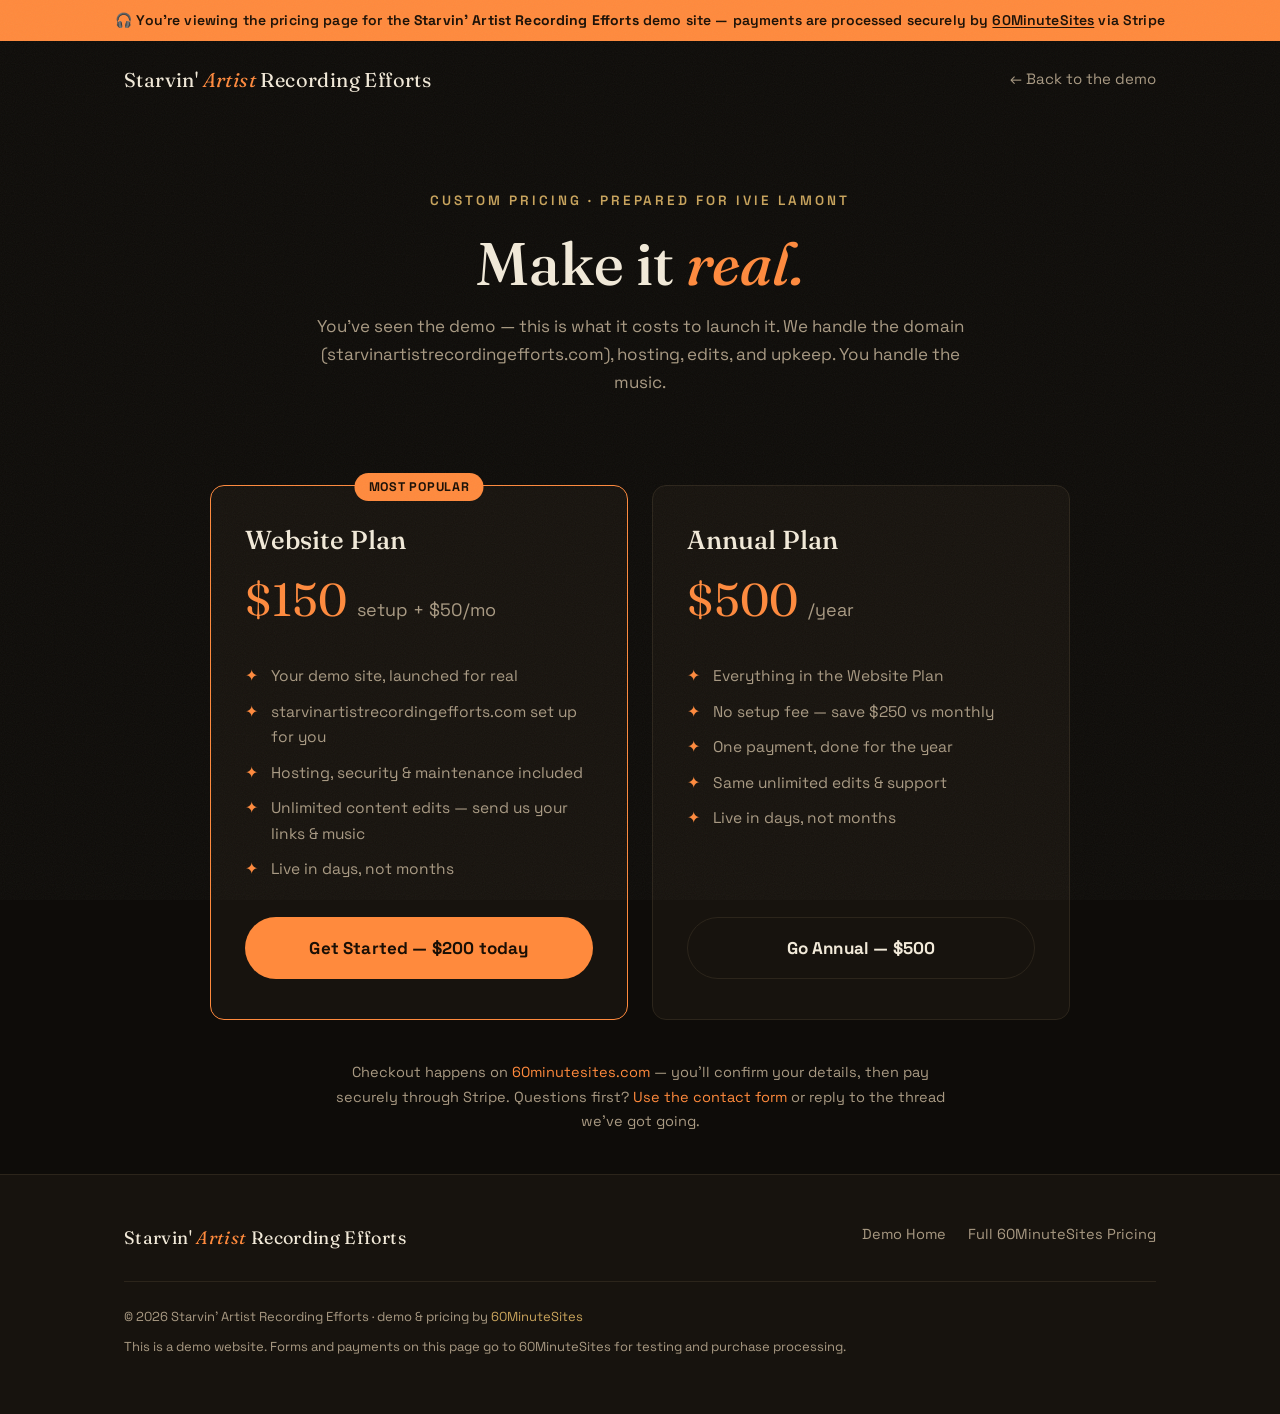
==== pricing.html @ a6788b79 "Demo brochure site for Starvin' Artist Recording Efforts Co-Authored-By: Claude Fable 5 <noreply@ant" ====
<!DOCTYPE html>
<html lang="en">
<head>
  <meta charset="UTF-8">
  <meta name="viewport" content="width=device-width, initial-scale=1.0">
  <title>Website Pricing — Starvin' Artist Recording Efforts</title>
  <meta name="description" content="Custom website pricing for Starvin' Artist Recording Efforts, built by 60MinuteSites.">
  <meta name="robots" content="noindex">
  <link rel="preconnect" href="https://fonts.googleapis.com">
  <link rel="preconnect" href="https://fonts.gstatic.com" crossorigin>
  <link href="https://fonts.googleapis.com/css2?family=Fraunces:ital,opsz,wght@0,9..144,400;0,9..144,500;1,9..144,400;1,9..144,500&family=Space+Grotesk:wght@400;600;700&display=swap" rel="stylesheet">
  <link rel="stylesheet" href="assets/style.css">
</head>
<body>

  <div class="demo-bar">
    🎧 You're viewing the pricing page for the <strong>Starvin' Artist Recording Efforts</strong> demo site — payments are processed securely by <a href="https://60minutesites.com" target="_blank" rel="noopener">60MinuteSites</a> via Stripe
  </div>

  <div class="wrap">
    <nav>
      <a class="nav-logo" href="index.html">Starvin' <em>Artist</em> Recording Efforts</a>
      <div class="nav-links">
        <a href="index.html">← Back to the demo</a>
      </div>
    </nav>
  </div>

  <header class="wrap pricing-hero">
    <div class="eyebrow">Custom Pricing · Prepared for Ivie Lamont</div>
    <h1>Make it <em>real.</em></h1>
    <p>You've seen the demo — this is what it costs to launch it. We handle the domain (starvinartistrecordingefforts.com), hosting, edits, and upkeep. You handle the music.</p>
  </header>

  <div class="wrap" style="padding-bottom: 40px;">
    <div class="plans">
      <div class="plan featured">
        <div class="flag">Most Popular</div>
        <h3>Website Plan</h3>
        <div class="price">$150 <small>setup + $50/mo</small></div>
        <ul>
          <li>Your demo site, launched for real</li>
          <li>starvinartistrecordingefforts.com set up for you</li>
          <li>Hosting, security &amp; maintenance included</li>
          <li>Unlimited content edits — send us your links &amp; music</li>
          <li>Live in days, not months</li>
        </ul>
        <a class="btn btn-solid btn-lg" href="https://60minutesites.com/checkout-information.html?plan=monthly">Get Started — $200 today</a>
      </div>
      <div class="plan">
        <h3>Annual Plan</h3>
        <div class="price">$500 <small>/year</small></div>
        <ul>
          <li>Everything in the Website Plan</li>
          <li>No setup fee — save $250 vs monthly</li>
          <li>One payment, done for the year</li>
          <li>Same unlimited edits &amp; support</li>
          <li>Live in days, not months</li>
        </ul>
        <a class="btn btn-ghost btn-lg" href="https://60minutesites.com/checkout-information.html?plan=annual">Go Annual — $500</a>
      </div>
    </div>

    <p class="pricing-note">
      Checkout happens on <a href="https://60minutesites.com" target="_blank" rel="noopener">60minutesites.com</a> — you'll confirm your details, then pay securely through Stripe. Questions first? <a href="index.html#contact">Use the contact form</a> or reply to the thread we've got going.
    </p>
  </div>

  <footer>
    <div class="wrap">
      <div class="footer-grid">
        <a class="nav-logo" href="index.html">Starvin' <em>Artist</em> Recording Efforts</a>
        <div class="footer-links">
          <a href="index.html">Demo Home</a>
          <a href="https://60minutesites.com/pricing.html" target="_blank" rel="noopener">Full 60MinuteSites Pricing</a>
        </div>
      </div>
      <div class="footer-legal">
        <p>© 2026 Starvin' Artist Recording Efforts · demo &amp; pricing by <a href="https://60minutesites.com" target="_blank" rel="noopener">60MinuteSites</a></p>
        <p style="margin-top:8px;">This is a demo website. Forms and payments on this page go to 60MinuteSites for testing and purchase processing.</p>
      </div>
    </div>
  </footer>

</body>
</html>
---- assets/style.css ----
/* Starvin' Artist Recording Efforts — demo site by 60MinuteSites */

:root {
  --bg: #0e0c09;
  --surface: #17130e;
  --surface-2: #1f1a13;
  --line: #2c251b;
  --cream: #f2ead9;
  --muted: #a99a83;
  --amber: #ff8a3d;
  --amber-deep: #c9622a;
  --brass: #c9a45c;
  --radius: 14px;
  --font-display: "Fraunces", Georgia, serif;
  --font-body: "Space Grotesk", -apple-system, sans-serif;
}

* { margin: 0; padding: 0; box-sizing: border-box; }

html { scroll-behavior: smooth; }

body {
  background: var(--bg);
  color: var(--cream);
  font-family: var(--font-body);
  font-size: 17px;
  line-height: 1.65;
  -webkit-font-smoothing: antialiased;
}

/* film grain */
body::after {
  content: "";
  position: fixed;
  inset: 0;
  pointer-events: none;
  z-index: 999;
  opacity: 0.05;
  background-image: url("data:image/svg+xml,%3Csvg xmlns='http://www.w3.org/2000/svg' width='160' height='160'%3E%3Cfilter id='n'%3E%3CfeTurbulence type='fractalNoise' baseFrequency='0.9' numOctaves='2'/%3E%3C/filter%3E%3Crect width='160' height='160' filter='url(%23n)'/%3E%3C/svg%3E");
}

h1, h2, h3 { font-family: var(--font-display); font-weight: 500; line-height: 1.1; }

a { color: var(--amber); text-decoration: none; }
a:hover { color: var(--cream); }

img { max-width: 100%; }

.wrap { max-width: 1080px; margin: 0 auto; padding: 0 24px; }

/* ---------- demo banner ---------- */
.demo-bar {
  position: sticky;
  top: 0;
  z-index: 100;
  background: var(--amber);
  color: #1a0f05;
  font-size: 14px;
  font-weight: 600;
  text-align: center;
  padding: 9px 16px;
  letter-spacing: 0.01em;
}
.demo-bar a {
  color: #1a0f05;
  text-decoration: underline;
  text-underline-offset: 2px;
}
.demo-bar a:hover { color: #000; }

/* ---------- nav ---------- */
nav {
  display: flex;
  align-items: center;
  justify-content: space-between;
  padding: 22px 0;
  gap: 16px;
}
.nav-logo {
  font-family: var(--font-display);
  font-size: 20px;
  color: var(--cream);
  letter-spacing: 0.02em;
}
.nav-logo em { color: var(--amber); font-style: italic; }
.nav-links { display: flex; gap: 26px; align-items: center; flex-wrap: wrap; }
.nav-links a { color: var(--muted); font-size: 15px; }
.nav-links a:hover { color: var(--cream); }
.nav-links a.btn { color: #1a0f05; }

/* ---------- buttons ---------- */
.btn {
  display: inline-block;
  padding: 13px 26px;
  border-radius: 999px;
  font-weight: 700;
  font-size: 15.5px;
  letter-spacing: 0.01em;
  border: 1.5px solid transparent;
  cursor: pointer;
  transition: transform 0.15s ease, background 0.15s ease, color 0.15s ease, border-color 0.15s ease;
  font-family: var(--font-body);
}
.btn:active { transform: scale(0.97); }
.btn-solid { background: var(--amber); color: #1a0f05; }
.btn-solid:hover { background: var(--cream); color: #1a0f05; }
.btn-ghost { border-color: var(--line); color: var(--cream); background: transparent; }
.btn-ghost:hover { border-color: var(--amber); color: var(--amber); }
.btn-lg { padding: 16px 34px; font-size: 17px; }

/* ---------- hero ---------- */
.hero {
  padding: 72px 0 88px;
  display: grid;
  grid-template-columns: 1.25fr 0.75fr;
  gap: 48px;
  align-items: center;
}
.eyebrow {
  color: var(--brass);
  font-size: 13.5px;
  font-weight: 600;
  letter-spacing: 0.22em;
  text-transform: uppercase;
  margin-bottom: 18px;
}
.hero h1 {
  font-size: clamp(44px, 6.5vw, 78px);
  margin-bottom: 22px;
}
.hero h1 em { color: var(--amber); font-style: italic; }
.hero .tagline {
  font-family: var(--font-display);
  font-style: italic;
  font-size: clamp(20px, 2.6vw, 26px);
  color: var(--brass);
  margin-bottom: 16px;
}
.hero p.sub { color: var(--muted); max-width: 52ch; margin-bottom: 34px; }
.hero-ctas { display: flex; gap: 14px; flex-wrap: wrap; }

/* vinyl */
.vinyl-holder { display: flex; justify-content: center; }
.vinyl {
  width: min(320px, 70vw);
  aspect-ratio: 1;
  border-radius: 50%;
  position: relative;
  background:
    repeating-radial-gradient(circle at 50% 50%, #14100c 0 2px, #1d1812 2px 4px);
  box-shadow: 0 0 0 1px #2c251b, 0 30px 80px -20px rgba(255, 138, 61, 0.25);
  animation: spin 9s linear infinite;
}
.vinyl::before {
  content: "";
  position: absolute;
  inset: 34%;
  border-radius: 50%;
  background: radial-gradient(circle, var(--amber-deep), var(--amber));
  box-shadow: 0 0 0 6px #0e0c09;
}
.vinyl::after {
  content: "";
  position: absolute;
  inset: 48.5%;
  border-radius: 50%;
  background: var(--bg);
}
@keyframes spin { to { transform: rotate(360deg); } }
@media (prefers-reduced-motion: reduce) {
  .vinyl, .marquee-inner { animation: none !important; }
}

/* ---------- marquee ---------- */
.marquee {
  border-top: 1px solid var(--line);
  border-bottom: 1px solid var(--line);
  overflow: hidden;
  padding: 16px 0;
  background: var(--surface);
}
.marquee-inner {
  display: flex;
  gap: 0;
  width: max-content;
  animation: scroll 28s linear infinite;
}
.marquee span {
  font-family: var(--font-display);
  font-style: italic;
  font-size: 19px;
  color: var(--muted);
  white-space: nowrap;
  padding-right: 18px;
}
.marquee span b { color: var(--amber); font-weight: 500; padding-right: 18px; }
@keyframes scroll { to { transform: translateX(-50%); } }

/* ---------- sections ---------- */
section { padding: 88px 0; }
.section-head { margin-bottom: 48px; max-width: 640px; }
.section-head h2 { font-size: clamp(32px, 4.5vw, 48px); margin-bottom: 14px; }
.section-head p { color: var(--muted); }

/* about */
.about-grid { display: grid; grid-template-columns: 1fr 1fr; gap: 56px; align-items: start; }
.about-grid .big-quote {
  font-family: var(--font-display);
  font-style: italic;
  font-size: clamp(26px, 3.4vw, 36px);
  line-height: 1.3;
  color: var(--cream);
}
.about-grid .big-quote strong { color: var(--amber); font-weight: 500; }
.about-copy p { color: var(--muted); margin-bottom: 18px; }
.about-copy .sig {
  font-family: var(--font-display);
  font-style: italic;
  font-size: 22px;
  color: var(--brass);
}

/* services */
.cards { display: grid; grid-template-columns: repeat(3, 1fr); gap: 20px; }
.card {
  background: var(--surface);
  border: 1px solid var(--line);
  border-radius: var(--radius);
  padding: 34px 28px;
  transition: border-color 0.2s ease, transform 0.2s ease;
}
.card:hover { border-color: var(--amber-deep); transform: translateY(-4px); }
.card .num {
  font-family: var(--font-display);
  font-style: italic;
  color: var(--amber);
  font-size: 15px;
  margin-bottom: 16px;
}
.card h3 { font-size: 24px; margin-bottom: 12px; }
.card p { color: var(--muted); font-size: 15.5px; }

/* album */
.album {
  background: var(--surface);
  border-top: 1px solid var(--line);
  border-bottom: 1px solid var(--line);
}
.album-grid { display: grid; grid-template-columns: 1fr 1fr; gap: 56px; align-items: center; }
.album h2 { font-size: clamp(32px, 4.5vw, 48px); margin-bottom: 16px; }
.album h2 em { color: var(--amber); font-style: italic; }
.album p { color: var(--muted); margin-bottom: 26px; }
.waveform { display: flex; gap: 5px; align-items: center; height: 72px; margin-bottom: 8px; }
.waveform i {
  flex: 1;
  background: linear-gradient(to top, var(--amber-deep), var(--amber));
  border-radius: 3px;
  height: calc(var(--h) * 1%);
  opacity: 0.9;
  animation: pulse 1.8s ease-in-out infinite;
  animation-delay: calc(var(--d) * 1s);
}
@keyframes pulse {
  0%, 100% { transform: scaleY(1); }
  50% { transform: scaleY(0.55); }
}
@media (prefers-reduced-motion: reduce) { .waveform i { animation: none; } }

/* notify form */
.notify-form { display: flex; gap: 10px; flex-wrap: wrap; }
.notify-form input[type="email"] {
  flex: 1;
  min-width: 220px;
  background: var(--bg);
  border: 1.5px solid var(--line);
  border-radius: 999px;
  padding: 13px 22px;
  color: var(--cream);
  font-family: var(--font-body);
  font-size: 15.5px;
}
.notify-form input:focus { outline: none; border-color: var(--amber); }

/* listen / follow */
.listen-row { display: flex; gap: 14px; flex-wrap: wrap; margin-bottom: 26px; }
.social-btn {
  display: inline-flex;
  align-items: center;
  gap: 10px;
  padding: 14px 24px;
  border-radius: 999px;
  border: 1.5px solid var(--line);
  color: var(--cream);
  font-weight: 600;
  font-size: 15.5px;
  transition: border-color 0.15s ease, color 0.15s ease;
}
.social-btn:hover { border-color: var(--amber); color: var(--amber); }
.social-btn.soon {
  border-style: dashed;
  color: var(--muted);
  cursor: default;
}
.soon-note { color: var(--muted); font-size: 14.5px; font-style: italic; }

/* contact */
.contact-grid { display: grid; grid-template-columns: 0.85fr 1.15fr; gap: 56px; align-items: start; }
.contact-side p { color: var(--muted); margin-bottom: 20px; }
.contact-form {
  background: var(--surface);
  border: 1px solid var(--line);
  border-radius: var(--radius);
  padding: 36px;
  display: grid;
  gap: 16px;
}
.contact-form label { font-size: 14px; font-weight: 600; color: var(--brass); letter-spacing: 0.04em; }
.contact-form input,
.contact-form select,
.contact-form textarea {
  width: 100%;
  background: var(--bg);
  border: 1.5px solid var(--line);
  border-radius: 10px;
  padding: 13px 16px;
  color: var(--cream);
  font-family: var(--font-body);
  font-size: 15.5px;
  margin-top: 6px;
}
.contact-form input:focus,
.contact-form select:focus,
.contact-form textarea:focus { outline: none; border-color: var(--amber); }
.contact-form textarea { resize: vertical; min-height: 120px; }

.form-disclaimer {
  font-size: 13px;
  color: var(--muted);
  line-height: 1.5;
  border-left: 3px solid var(--amber-deep);
  padding-left: 12px;
}

/* ---------- pricing page ---------- */
.pricing-hero { padding: 72px 0 40px; text-align: center; }
.pricing-hero h1 { font-size: clamp(38px, 5.5vw, 60px); margin-bottom: 16px; }
.pricing-hero h1 em { color: var(--amber); font-style: italic; }
.pricing-hero p { color: var(--muted); max-width: 60ch; margin: 0 auto; }

.plans { display: grid; grid-template-columns: 1fr 1fr; gap: 24px; max-width: 860px; margin: 48px auto 0; }
.plan {
  background: var(--surface);
  border: 1px solid var(--line);
  border-radius: var(--radius);
  padding: 40px 34px;
  display: flex;
  flex-direction: column;
  gap: 8px;
}
.plan.featured { border-color: var(--amber); position: relative; }
.plan .flag {
  position: absolute;
  top: -13px;
  left: 50%;
  transform: translateX(-50%);
  background: var(--amber);
  color: #1a0f05;
  font-size: 12.5px;
  font-weight: 700;
  padding: 4px 14px;
  border-radius: 999px;
  letter-spacing: 0.06em;
  text-transform: uppercase;
  white-space: nowrap;
}
.plan h3 { font-size: 26px; }
.plan .price { font-family: var(--font-display); font-size: 46px; color: var(--amber); }
.plan .price small { font-size: 18px; color: var(--muted); font-family: var(--font-body); }
.plan ul { list-style: none; margin: 18px 0 26px; display: grid; gap: 10px; }
.plan li { color: var(--muted); font-size: 15.5px; padding-left: 26px; position: relative; }
.plan li::before { content: "✦"; color: var(--amber); position: absolute; left: 0; }
.plan .btn { margin-top: auto; text-align: center; }

.pricing-note {
  max-width: 640px;
  margin: 40px auto 0;
  text-align: center;
  color: var(--muted);
  font-size: 14.5px;
  line-height: 1.7;
}

/* ---------- thank-you ---------- */
.thanks {
  min-height: 55vh;
  display: flex;
  flex-direction: column;
  align-items: center;
  justify-content: center;
  text-align: center;
  padding: 80px 24px;
}
.thanks .vinyl { width: 130px; margin-bottom: 36px; animation-duration: 5s; }
.thanks h1 { font-size: clamp(36px, 5vw, 54px); margin-bottom: 16px; }
.thanks h1 em { color: var(--amber); font-style: italic; }
.thanks p { color: var(--muted); max-width: 50ch; margin-bottom: 30px; }

/* ---------- footer ---------- */
footer {
  border-top: 1px solid var(--line);
  padding: 48px 0 56px;
  background: var(--surface);
}
.footer-grid { display: flex; justify-content: space-between; gap: 32px; flex-wrap: wrap; margin-bottom: 28px; }
.footer-grid .nav-logo { font-size: 18px; }
.footer-links { display: flex; gap: 22px; flex-wrap: wrap; }
.footer-links a { color: var(--muted); font-size: 14.5px; }
.footer-links a:hover { color: var(--cream); }
.footer-legal {
  color: var(--muted);
  font-size: 13px;
  line-height: 1.7;
  border-top: 1px solid var(--line);
  padding-top: 24px;
}
.footer-legal a { color: var(--brass); }

/* ---------- responsive ---------- */
@media (max-width: 880px) {
  .hero { grid-template-columns: 1fr; padding: 48px 0 64px; }
  .vinyl-holder { order: -1; }
  .vinyl { width: min(220px, 60vw); }
  .about-grid, .album-grid, .contact-grid { grid-template-columns: 1fr; gap: 36px; }
  .cards { grid-template-columns: 1fr; }
  .plans { grid-template-columns: 1fr; }
  section { padding: 64px 0; }
}
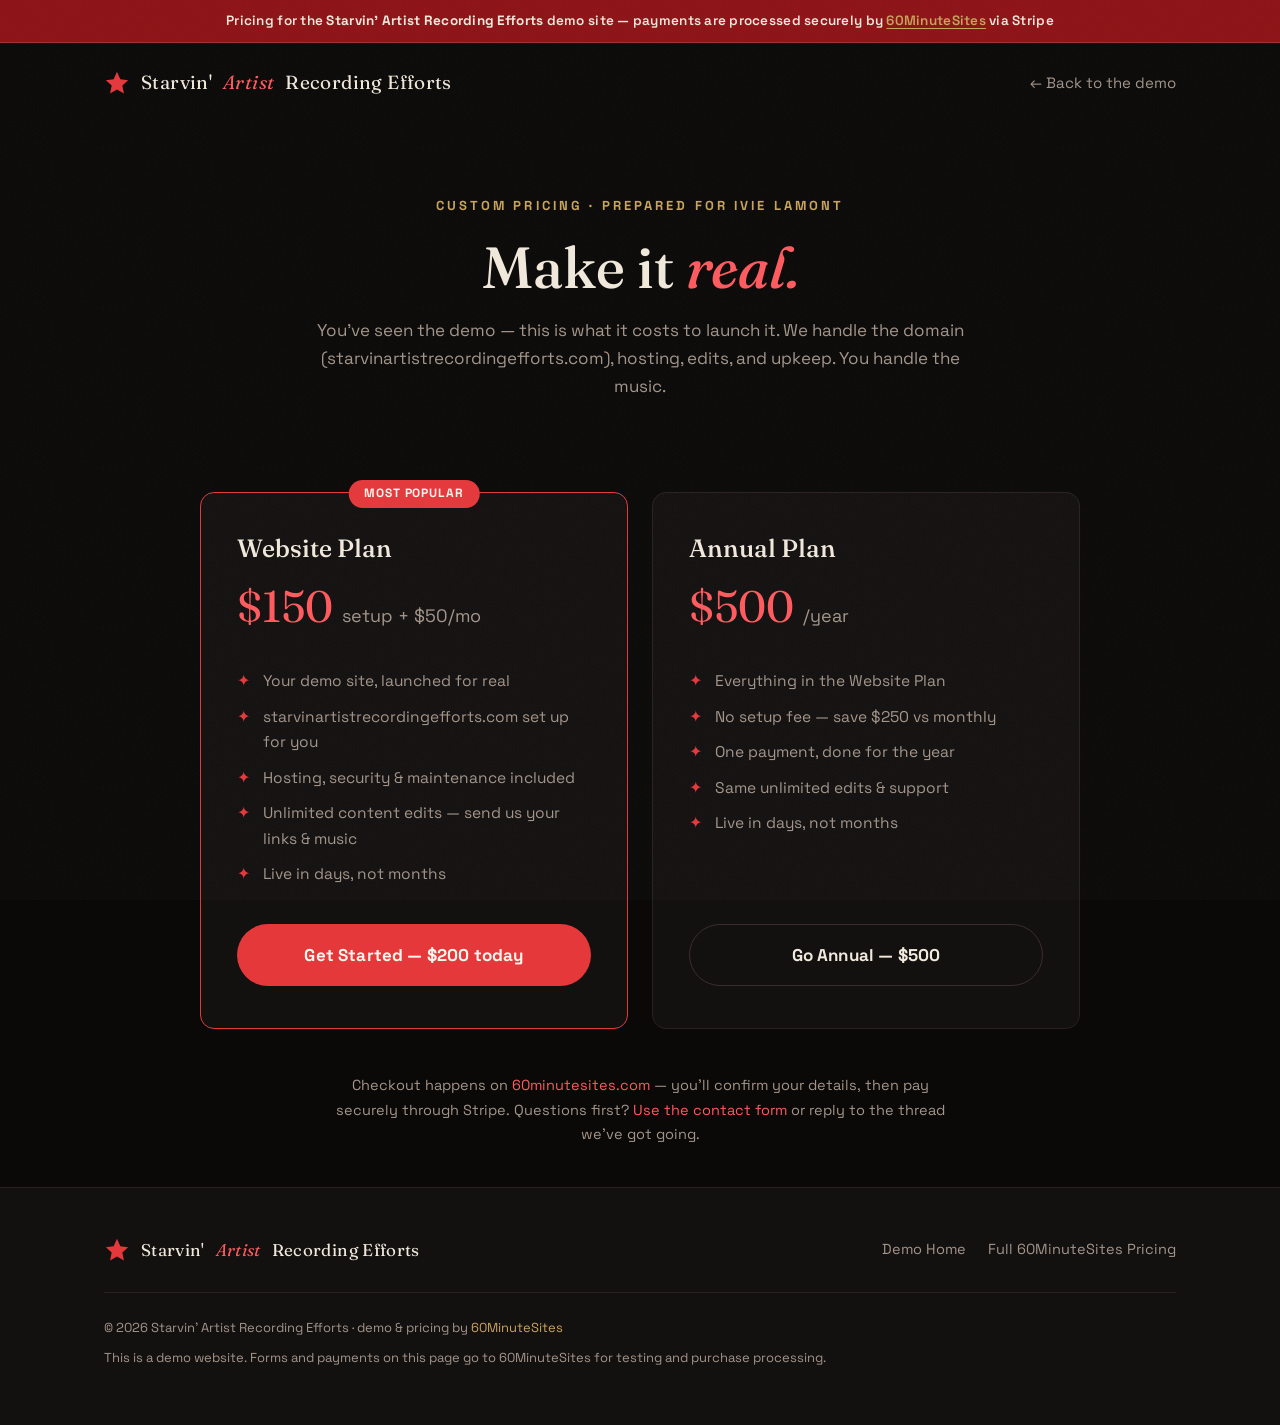
==== commit e534aa71: "Professional redesign: red brand palette, real photos + release art, TikTok embed - Palette shifted " ====
--- a/pricing.html
+++ b/pricing.html
@@ -6,6 +6,7 @@
   <title>Website Pricing — Starvin' Artist Recording Efforts</title>
   <meta name="description" content="Custom website pricing for Starvin' Artist Recording Efforts, built by 60MinuteSites.">
   <meta name="robots" content="noindex">
+  <link rel="icon" href="data:image/svg+xml,%3Csvg xmlns='http://www.w3.org/2000/svg' viewBox='0 0 24 24'%3E%3Cpath fill='%23e5383b' d='M12 1.7l3.1 6.9 7.2.8-5.4 5 1.5 7.2L12 17.9l-6.4 3.7 1.5-7.2-5.4-5 7.2-.8z'/%3E%3C/svg%3E">
   <link rel="preconnect" href="https://fonts.googleapis.com">
   <link rel="preconnect" href="https://fonts.gstatic.com" crossorigin>
   <link href="https://fonts.googleapis.com/css2?family=Fraunces:ital,opsz,wght@0,9..144,400;0,9..144,500;1,9..144,400;1,9..144,500&family=Space+Grotesk:wght@400;600;700&display=swap" rel="stylesheet">
@@ -14,12 +15,15 @@
 <body>
 
   <div class="demo-bar">
-    🎧 You're viewing the pricing page for the <strong>Starvin' Artist Recording Efforts</strong> demo site — payments are processed securely by <a href="https://60minutesites.com" target="_blank" rel="noopener">60MinuteSites</a> via Stripe
+    Pricing for the <strong>Starvin' Artist Recording Efforts</strong> demo site — payments are processed securely by <a href="https://60minutesites.com" target="_blank" rel="noopener">60MinuteSites</a> via Stripe
   </div>
 
   <div class="wrap">
     <nav>
-      <a class="nav-logo" href="index.html">Starvin' <em>Artist</em> Recording Efforts</a>
+      <a class="nav-logo" href="index.html">
+        <svg class="star" viewBox="0 0 24 24" aria-hidden="true"><path d="M12 1.7l3.1 6.9 7.2.8-5.4 5 1.5 7.2L12 17.9l-6.4 3.7 1.5-7.2-5.4-5 7.2-.8z"/></svg>
+        Starvin' <em>Artist</em> Recording Efforts
+      </a>
       <div class="nav-links">
         <a href="index.html">← Back to the demo</a>
       </div>
@@ -69,7 +73,10 @@
   <footer>
     <div class="wrap">
       <div class="footer-grid">
-        <a class="nav-logo" href="index.html">Starvin' <em>Artist</em> Recording Efforts</a>
+        <a class="nav-logo" href="index.html">
+          <svg class="star" viewBox="0 0 24 24" aria-hidden="true"><path d="M12 1.7l3.1 6.9 7.2.8-5.4 5 1.5 7.2L12 17.9l-6.4 3.7 1.5-7.2-5.4-5 7.2-.8z"/></svg>
+          Starvin' <em>Artist</em> Recording Efforts
+        </a>
         <div class="footer-links">
           <a href="index.html">Demo Home</a>
           <a href="https://60minutesites.com/pricing.html" target="_blank" rel="noopener">Full 60MinuteSites Pricing</a>
--- a/assets/style.css
+++ b/assets/style.css
@@ -1,14 +1,15 @@
 /* Starvin' Artist Recording Efforts — demo site by 60MinuteSites */
 
 :root {
-  --bg: #0e0c09;
-  --surface: #17130e;
-  --surface-2: #1f1a13;
-  --line: #2c251b;
-  --cream: #f2ead9;
-  --muted: #a99a83;
-  --amber: #ff8a3d;
-  --amber-deep: #c9622a;
+  --bg: #0a0908;
+  --surface: #131010;
+  --surface-2: #1a1514;
+  --line: #292020;
+  --cream: #f1e9dc;
+  --muted: #a3958a;
+  --red: #e5383b;
+  --red-bright: #ff5a5e;
+  --red-deep: #8d1216;
   --brass: #c9a45c;
   --radius: 14px;
   --font-display: "Fraunces", Georgia, serif;
@@ -35,63 +36,68 @@
   inset: 0;
   pointer-events: none;
   z-index: 999;
-  opacity: 0.05;
+  opacity: 0.045;
   background-image: url("data:image/svg+xml,%3Csvg xmlns='http://www.w3.org/2000/svg' width='160' height='160'%3E%3Cfilter id='n'%3E%3CfeTurbulence type='fractalNoise' baseFrequency='0.9' numOctaves='2'/%3E%3C/filter%3E%3Crect width='160' height='160' filter='url(%23n)'/%3E%3C/svg%3E");
 }
 
 h1, h2, h3 { font-family: var(--font-display); font-weight: 500; line-height: 1.1; }
 
-a { color: var(--amber); text-decoration: none; }
+a { color: var(--red-bright); text-decoration: none; }
 a:hover { color: var(--cream); }
 
-img { max-width: 100%; }
-
-.wrap { max-width: 1080px; margin: 0 auto; padding: 0 24px; }
+img { max-width: 100%; display: block; }
+
+.wrap { max-width: 1120px; margin: 0 auto; padding: 0 24px; }
 
 /* ---------- demo banner ---------- */
 .demo-bar {
   position: sticky;
   top: 0;
   z-index: 100;
-  background: var(--amber);
-  color: #1a0f05;
-  font-size: 14px;
+  background: var(--red-deep);
+  color: var(--cream);
+  font-size: 13.5px;
   font-weight: 600;
   text-align: center;
-  padding: 9px 16px;
-  letter-spacing: 0.01em;
+  padding: 10px 16px;
+  letter-spacing: 0.02em;
+  border-bottom: 1px solid rgba(241, 233, 220, 0.15);
 }
 .demo-bar a {
-  color: #1a0f05;
+  color: var(--brass);
   text-decoration: underline;
-  text-underline-offset: 2px;
-}
-.demo-bar a:hover { color: #000; }
+  text-underline-offset: 3px;
+}
+.demo-bar a:hover { color: var(--cream); }
 
 /* ---------- nav ---------- */
 nav {
   display: flex;
   align-items: center;
   justify-content: space-between;
-  padding: 22px 0;
+  padding: 24px 0;
   gap: 16px;
 }
 .nav-logo {
-  font-family: var(--font-display);
-  font-size: 20px;
+  display: inline-flex;
+  align-items: center;
+  gap: 11px;
+  font-family: var(--font-display);
+  font-size: 19px;
   color: var(--cream);
   letter-spacing: 0.02em;
 }
-.nav-logo em { color: var(--amber); font-style: italic; }
-.nav-links { display: flex; gap: 26px; align-items: center; flex-wrap: wrap; }
+.nav-logo .star { width: 26px; height: 26px; fill: var(--red); flex-shrink: 0; }
+.nav-logo em { color: var(--red-bright); font-style: italic; }
+.nav-links { display: flex; gap: 28px; align-items: center; flex-wrap: wrap; }
 .nav-links a { color: var(--muted); font-size: 15px; }
 .nav-links a:hover { color: var(--cream); }
-.nav-links a.btn { color: #1a0f05; }
+.nav-links a.btn { color: var(--cream); }
 
 /* ---------- buttons ---------- */
 .btn {
   display: inline-block;
-  padding: 13px 26px;
+  padding: 13px 28px;
   border-radius: 999px;
   font-weight: 700;
   font-size: 15.5px;
@@ -102,121 +108,121 @@
   font-family: var(--font-body);
 }
 .btn:active { transform: scale(0.97); }
-.btn-solid { background: var(--amber); color: #1a0f05; }
-.btn-solid:hover { background: var(--cream); color: #1a0f05; }
-.btn-ghost { border-color: var(--line); color: var(--cream); background: transparent; }
-.btn-ghost:hover { border-color: var(--amber); color: var(--amber); }
-.btn-lg { padding: 16px 34px; font-size: 17px; }
+.btn-solid { background: var(--red); color: #fff7ef; }
+.btn-solid:hover { background: var(--red-bright); color: #fff; }
+.btn-ghost { border-color: #3a2e2d; color: var(--cream); background: transparent; }
+.btn-ghost:hover { border-color: var(--red); color: var(--red-bright); }
+.btn-lg { padding: 16px 36px; font-size: 17px; }
 
 /* ---------- hero ---------- */
 .hero {
-  padding: 72px 0 88px;
+  padding: 64px 0 88px;
   display: grid;
-  grid-template-columns: 1.25fr 0.75fr;
-  gap: 48px;
+  grid-template-columns: 1.1fr 0.9fr;
+  gap: 64px;
   align-items: center;
 }
 .eyebrow {
   color: var(--brass);
-  font-size: 13.5px;
-  font-weight: 600;
-  letter-spacing: 0.22em;
+  font-size: 13px;
+  font-weight: 700;
+  letter-spacing: 0.24em;
   text-transform: uppercase;
-  margin-bottom: 18px;
+  margin-bottom: 20px;
 }
 .hero h1 {
-  font-size: clamp(44px, 6.5vw, 78px);
+  font-size: clamp(42px, 5.8vw, 68px);
   margin-bottom: 22px;
 }
-.hero h1 em { color: var(--amber); font-style: italic; }
+.hero h1 em { color: var(--red-bright); font-style: italic; }
 .hero .tagline {
   font-family: var(--font-display);
   font-style: italic;
-  font-size: clamp(20px, 2.6vw, 26px);
+  font-size: clamp(20px, 2.5vw, 25px);
   color: var(--brass);
   margin-bottom: 16px;
 }
-.hero p.sub { color: var(--muted); max-width: 52ch; margin-bottom: 34px; }
+.hero p.sub { color: var(--muted); max-width: 52ch; margin-bottom: 36px; }
 .hero-ctas { display: flex; gap: 14px; flex-wrap: wrap; }
 
-/* vinyl */
-.vinyl-holder { display: flex; justify-content: center; }
-.vinyl {
-  width: min(320px, 70vw);
-  aspect-ratio: 1;
-  border-radius: 50%;
+/* photo frames */
+.photo-frame {
   position: relative;
-  background:
-    repeating-radial-gradient(circle at 50% 50%, #14100c 0 2px, #1d1812 2px 4px);
-  box-shadow: 0 0 0 1px #2c251b, 0 30px 80px -20px rgba(255, 138, 61, 0.25);
-  animation: spin 9s linear infinite;
-}
-.vinyl::before {
-  content: "";
+  border-radius: var(--radius);
+  overflow: hidden;
+  border: 1px solid var(--line);
+  box-shadow: 0 30px 90px -30px rgba(229, 56, 59, 0.35);
+}
+.photo-frame img { width: 100%; height: 100%; object-fit: cover; }
+.photo-frame .chip {
   position: absolute;
-  inset: 34%;
-  border-radius: 50%;
-  background: radial-gradient(circle, var(--amber-deep), var(--amber));
-  box-shadow: 0 0 0 6px #0e0c09;
-}
-.vinyl::after {
-  content: "";
-  position: absolute;
-  inset: 48.5%;
-  border-radius: 50%;
-  background: var(--bg);
-}
-@keyframes spin { to { transform: rotate(360deg); } }
-@media (prefers-reduced-motion: reduce) {
-  .vinyl, .marquee-inner { animation: none !important; }
-}
+  left: 14px;
+  bottom: 14px;
+  background: rgba(10, 9, 8, 0.82);
+  border: 1px solid rgba(241, 233, 220, 0.16);
+  backdrop-filter: blur(6px);
+  color: var(--cream);
+  font-size: 12.5px;
+  font-weight: 600;
+  letter-spacing: 0.06em;
+  text-transform: uppercase;
+  padding: 7px 14px;
+  border-radius: 999px;
+}
+.hero .photo-frame { aspect-ratio: 1; }
 
 /* ---------- marquee ---------- */
 .marquee {
   border-top: 1px solid var(--line);
   border-bottom: 1px solid var(--line);
   overflow: hidden;
-  padding: 16px 0;
+  padding: 15px 0;
   background: var(--surface);
 }
 .marquee-inner {
   display: flex;
-  gap: 0;
   width: max-content;
-  animation: scroll 28s linear infinite;
+  animation: scroll 30s linear infinite;
 }
 .marquee span {
   font-family: var(--font-display);
   font-style: italic;
-  font-size: 19px;
+  font-size: 18px;
   color: var(--muted);
   white-space: nowrap;
-  padding-right: 18px;
-}
-.marquee span b { color: var(--amber); font-weight: 500; padding-right: 18px; }
+  padding-right: 16px;
+}
+.marquee span b { color: var(--red); font-weight: 500; padding-right: 16px; }
 @keyframes scroll { to { transform: translateX(-50%); } }
+@media (prefers-reduced-motion: reduce) {
+  .marquee-inner, .vinyl, .waveform i { animation: none !important; }
+}
 
 /* ---------- sections ---------- */
-section { padding: 88px 0; }
-.section-head { margin-bottom: 48px; max-width: 640px; }
-.section-head h2 { font-size: clamp(32px, 4.5vw, 48px); margin-bottom: 14px; }
+section { padding: 92px 0; }
+.section-head { margin-bottom: 52px; max-width: 660px; }
+.section-head h2 { font-size: clamp(32px, 4.4vw, 46px); margin-bottom: 14px; }
+.section-head h2 em { color: var(--red-bright); font-style: italic; }
 .section-head p { color: var(--muted); }
 
 /* about */
-.about-grid { display: grid; grid-template-columns: 1fr 1fr; gap: 56px; align-items: start; }
-.about-grid .big-quote {
+.about-grid { display: grid; grid-template-columns: 0.9fr 1.1fr; gap: 64px; align-items: center; }
+.about-photos { position: relative; }
+.about-photos .photo-frame { aspect-ratio: 4 / 5; }
+.about-copy .big-quote {
   font-family: var(--font-display);
   font-style: italic;
-  font-size: clamp(26px, 3.4vw, 36px);
+  font-size: clamp(24px, 3vw, 32px);
   line-height: 1.3;
   color: var(--cream);
-}
-.about-grid .big-quote strong { color: var(--amber); font-weight: 500; }
+  margin-bottom: 26px;
+}
+.about-copy .big-quote strong { color: var(--red-bright); font-weight: 500; }
 .about-copy p { color: var(--muted); margin-bottom: 18px; }
 .about-copy .sig {
   font-family: var(--font-display);
   font-style: italic;
-  font-size: 22px;
+  font-size: 21px;
   color: var(--brass);
 }
 
@@ -226,34 +232,38 @@
   background: var(--surface);
   border: 1px solid var(--line);
   border-radius: var(--radius);
-  padding: 34px 28px;
+  padding: 36px 30px;
   transition: border-color 0.2s ease, transform 0.2s ease;
 }
-.card:hover { border-color: var(--amber-deep); transform: translateY(-4px); }
+.card:hover { border-color: var(--red-deep); transform: translateY(-4px); }
 .card .num {
   font-family: var(--font-display);
   font-style: italic;
-  color: var(--amber);
+  color: var(--red-bright);
   font-size: 15px;
-  margin-bottom: 16px;
-}
-.card h3 { font-size: 24px; margin-bottom: 12px; }
+  margin-bottom: 18px;
+}
+.card h3 { font-size: 23px; margin-bottom: 12px; }
 .card p { color: var(--muted); font-size: 15.5px; }
 
-/* album */
-.album {
-  background: var(--surface);
-  border-top: 1px solid var(--line);
-  border-bottom: 1px solid var(--line);
-}
-.album-grid { display: grid; grid-template-columns: 1fr 1fr; gap: 56px; align-items: center; }
-.album h2 { font-size: clamp(32px, 4.5vw, 48px); margin-bottom: 16px; }
-.album h2 em { color: var(--amber); font-style: italic; }
-.album p { color: var(--muted); margin-bottom: 26px; }
-.waveform { display: flex; gap: 5px; align-items: center; height: 72px; margin-bottom: 8px; }
+/* work / releases */
+.work { background: var(--surface); border-top: 1px solid var(--line); border-bottom: 1px solid var(--line); }
+.work-grid { display: grid; grid-template-columns: 1fr 1fr; gap: 64px; align-items: center; }
+.release-row { display: grid; grid-template-columns: 1fr 1fr; gap: 18px; }
+.release {
+  position: relative;
+  border-radius: var(--radius);
+  overflow: hidden;
+  border: 1px solid var(--line);
+  aspect-ratio: 9 / 14;
+}
+.release img { width: 100%; height: 100%; object-fit: cover; object-position: center 20%; transition: transform 0.3s ease; }
+.release:hover img { transform: scale(1.04); }
+.release .chip { position: absolute; left: 12px; bottom: 12px; }
+.waveform { display: flex; gap: 5px; align-items: center; height: 60px; margin: 28px 0 8px; }
 .waveform i {
   flex: 1;
-  background: linear-gradient(to top, var(--amber-deep), var(--amber));
+  background: linear-gradient(to top, var(--red-deep), var(--red));
   border-radius: 3px;
   height: calc(var(--h) * 1%);
   opacity: 0.9;
@@ -264,7 +274,6 @@
   0%, 100% { transform: scaleY(1); }
   50% { transform: scaleY(0.55); }
 }
-@media (prefers-reduced-motion: reduce) { .waveform i { animation: none; } }
 
 /* notify form */
 .notify-form { display: flex; gap: 10px; flex-wrap: wrap; }
@@ -279,42 +288,63 @@
   font-family: var(--font-body);
   font-size: 15.5px;
 }
-.notify-form input:focus { outline: none; border-color: var(--amber); }
+.notify-form input:focus { outline: none; border-color: var(--red); }
+
+/* tiktok embed */
+.embed-frame {
+  max-width: 780px;
+  border-radius: var(--radius);
+  overflow: hidden;
+  border: 1px solid var(--line);
+  background: var(--surface);
+  min-height: 400px;
+}
+.embed-frame blockquote { margin: 0 auto; }
+.embed-fallback { color: var(--muted); font-size: 14.5px; margin-top: 16px; }
+
+/* gallery */
+.gallery { display: grid; grid-template-columns: repeat(4, 1fr); gap: 16px; }
+.gallery a { display: block; border-radius: var(--radius); overflow: hidden; border: 1px solid var(--line); aspect-ratio: 1; }
+.gallery img { width: 100%; height: 100%; object-fit: cover; transition: transform 0.3s ease, opacity 0.3s ease; }
+.gallery a:hover img { transform: scale(1.05); opacity: 0.85; }
 
 /* listen / follow */
-.listen-row { display: flex; gap: 14px; flex-wrap: wrap; margin-bottom: 26px; }
+.listen-row { display: flex; gap: 12px; flex-wrap: wrap; margin-bottom: 22px; }
 .social-btn {
   display: inline-flex;
   align-items: center;
-  gap: 10px;
-  padding: 14px 24px;
+  gap: 11px;
+  padding: 13px 24px;
   border-radius: 999px;
-  border: 1.5px solid var(--line);
+  border: 1.5px solid #3a2e2d;
   color: var(--cream);
   font-weight: 600;
-  font-size: 15.5px;
+  font-size: 15px;
   transition: border-color 0.15s ease, color 0.15s ease;
 }
-.social-btn:hover { border-color: var(--amber); color: var(--amber); }
+.social-btn svg { width: 18px; height: 18px; fill: currentColor; flex-shrink: 0; }
+.social-btn:hover { border-color: var(--red); color: var(--red-bright); }
 .social-btn.soon {
   border-style: dashed;
+  border-color: var(--line);
   color: var(--muted);
   cursor: default;
+  font-weight: 500;
 }
 .soon-note { color: var(--muted); font-size: 14.5px; font-style: italic; }
 
 /* contact */
-.contact-grid { display: grid; grid-template-columns: 0.85fr 1.15fr; gap: 56px; align-items: start; }
+.contact-grid { display: grid; grid-template-columns: 0.85fr 1.15fr; gap: 64px; align-items: start; }
 .contact-side p { color: var(--muted); margin-bottom: 20px; }
 .contact-form {
   background: var(--surface);
   border: 1px solid var(--line);
   border-radius: var(--radius);
-  padding: 36px;
+  padding: 38px;
   display: grid;
   gap: 16px;
 }
-.contact-form label { font-size: 14px; font-weight: 600; color: var(--brass); letter-spacing: 0.04em; }
+.contact-form label { font-size: 13.5px; font-weight: 700; color: var(--brass); letter-spacing: 0.06em; text-transform: uppercase; }
 .contact-form input,
 .contact-form select,
 .contact-form textarea {
@@ -326,64 +356,64 @@
   color: var(--cream);
   font-family: var(--font-body);
   font-size: 15.5px;
-  margin-top: 6px;
+  margin-top: 7px;
 }
 .contact-form input:focus,
 .contact-form select:focus,
-.contact-form textarea:focus { outline: none; border-color: var(--amber); }
+.contact-form textarea:focus { outline: none; border-color: var(--red); }
 .contact-form textarea { resize: vertical; min-height: 120px; }
 
 .form-disclaimer {
   font-size: 13px;
   color: var(--muted);
   line-height: 1.5;
-  border-left: 3px solid var(--amber-deep);
+  border-left: 3px solid var(--red-deep);
   padding-left: 12px;
 }
 
 /* ---------- pricing page ---------- */
 .pricing-hero { padding: 72px 0 40px; text-align: center; }
-.pricing-hero h1 { font-size: clamp(38px, 5.5vw, 60px); margin-bottom: 16px; }
-.pricing-hero h1 em { color: var(--amber); font-style: italic; }
+.pricing-hero h1 { font-size: clamp(38px, 5.5vw, 58px); margin-bottom: 16px; }
+.pricing-hero h1 em { color: var(--red-bright); font-style: italic; }
 .pricing-hero p { color: var(--muted); max-width: 60ch; margin: 0 auto; }
 
-.plans { display: grid; grid-template-columns: 1fr 1fr; gap: 24px; max-width: 860px; margin: 48px auto 0; }
+.plans { display: grid; grid-template-columns: 1fr 1fr; gap: 24px; max-width: 880px; margin: 52px auto 0; }
 .plan {
   background: var(--surface);
   border: 1px solid var(--line);
   border-radius: var(--radius);
-  padding: 40px 34px;
+  padding: 42px 36px;
   display: flex;
   flex-direction: column;
   gap: 8px;
 }
-.plan.featured { border-color: var(--amber); position: relative; }
+.plan.featured { border-color: var(--red); position: relative; }
 .plan .flag {
   position: absolute;
   top: -13px;
   left: 50%;
   transform: translateX(-50%);
-  background: var(--amber);
-  color: #1a0f05;
-  font-size: 12.5px;
+  background: var(--red);
+  color: #fff7ef;
+  font-size: 12px;
   font-weight: 700;
-  padding: 4px 14px;
+  padding: 4px 15px;
   border-radius: 999px;
-  letter-spacing: 0.06em;
+  letter-spacing: 0.08em;
   text-transform: uppercase;
   white-space: nowrap;
 }
-.plan h3 { font-size: 26px; }
-.plan .price { font-family: var(--font-display); font-size: 46px; color: var(--amber); }
+.plan h3 { font-size: 25px; }
+.plan .price { font-family: var(--font-display); font-size: 44px; color: var(--red-bright); }
 .plan .price small { font-size: 18px; color: var(--muted); font-family: var(--font-body); }
-.plan ul { list-style: none; margin: 18px 0 26px; display: grid; gap: 10px; }
+.plan ul { list-style: none; margin: 18px 0 28px; display: grid; gap: 10px; }
 .plan li { color: var(--muted); font-size: 15.5px; padding-left: 26px; position: relative; }
-.plan li::before { content: "✦"; color: var(--amber); position: absolute; left: 0; }
+.plan li::before { content: "✦"; color: var(--red); position: absolute; left: 0; }
 .plan .btn { margin-top: auto; text-align: center; }
 
 .pricing-note {
   max-width: 640px;
-  margin: 40px auto 0;
+  margin: 44px auto 0;
   text-align: center;
   color: var(--muted);
   font-size: 14.5px;
@@ -400,9 +430,34 @@
   text-align: center;
   padding: 80px 24px;
 }
-.thanks .vinyl { width: 130px; margin-bottom: 36px; animation-duration: 5s; }
-.thanks h1 { font-size: clamp(36px, 5vw, 54px); margin-bottom: 16px; }
-.thanks h1 em { color: var(--amber); font-style: italic; }
+.vinyl {
+  width: 130px;
+  aspect-ratio: 1;
+  border-radius: 50%;
+  position: relative;
+  background: repeating-radial-gradient(circle at 50% 50%, #120e0d 0 2px, #1b1514 2px 4px);
+  box-shadow: 0 0 0 1px var(--line), 0 24px 70px -18px rgba(229, 56, 59, 0.35);
+  animation: spin 6s linear infinite;
+  margin-bottom: 36px;
+}
+.vinyl::before {
+  content: "";
+  position: absolute;
+  inset: 34%;
+  border-radius: 50%;
+  background: radial-gradient(circle, var(--red-deep), var(--red));
+  box-shadow: 0 0 0 6px var(--bg);
+}
+.vinyl::after {
+  content: "";
+  position: absolute;
+  inset: 48.5%;
+  border-radius: 50%;
+  background: var(--bg);
+}
+@keyframes spin { to { transform: rotate(360deg); } }
+.thanks h1 { font-size: clamp(36px, 5vw, 52px); margin-bottom: 16px; }
+.thanks h1 em { color: var(--red-bright); font-style: italic; }
 .thanks p { color: var(--muted); max-width: 50ch; margin-bottom: 30px; }
 
 /* ---------- footer ---------- */
@@ -411,8 +466,8 @@
   padding: 48px 0 56px;
   background: var(--surface);
 }
-.footer-grid { display: flex; justify-content: space-between; gap: 32px; flex-wrap: wrap; margin-bottom: 28px; }
-.footer-grid .nav-logo { font-size: 18px; }
+.footer-grid { display: flex; justify-content: space-between; gap: 32px; flex-wrap: wrap; margin-bottom: 28px; align-items: center; }
+.footer-grid .nav-logo { font-size: 17px; }
 .footer-links { display: flex; gap: 22px; flex-wrap: wrap; }
 .footer-links a { color: var(--muted); font-size: 14.5px; }
 .footer-links a:hover { color: var(--cream); }
@@ -426,12 +481,12 @@
 .footer-legal a { color: var(--brass); }
 
 /* ---------- responsive ---------- */
-@media (max-width: 880px) {
-  .hero { grid-template-columns: 1fr; padding: 48px 0 64px; }
-  .vinyl-holder { order: -1; }
-  .vinyl { width: min(220px, 60vw); }
-  .about-grid, .album-grid, .contact-grid { grid-template-columns: 1fr; gap: 36px; }
+@media (max-width: 900px) {
+  .hero { grid-template-columns: 1fr; padding: 40px 0 64px; gap: 40px; }
+  .hero .photo-frame { max-width: 440px; }
+  .about-grid, .work-grid, .contact-grid { grid-template-columns: 1fr; gap: 40px; }
   .cards { grid-template-columns: 1fr; }
   .plans { grid-template-columns: 1fr; }
+  .gallery { grid-template-columns: repeat(2, 1fr); }
   section { padding: 64px 0; }
 }
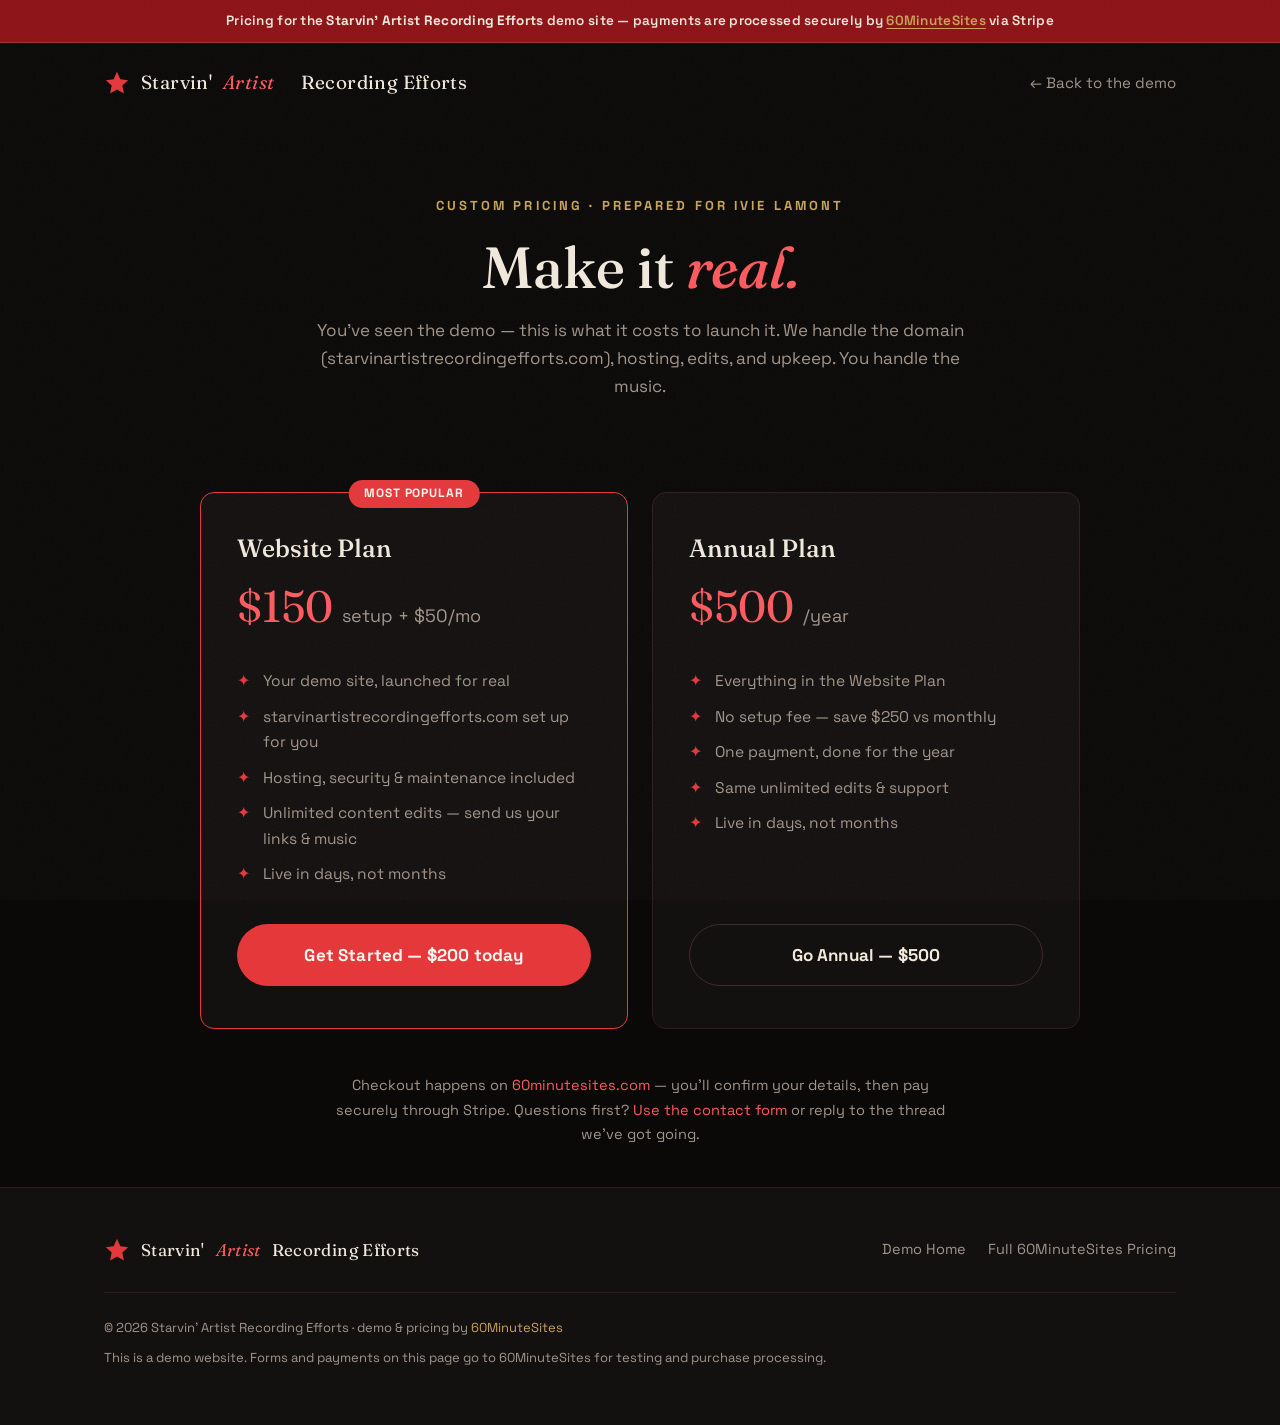
==== commit 09692009: "Mobile optimization: fix nav overflow, responsive pass across all pages - Nav was forcing the page 5" ====
--- a/pricing.html
+++ b/pricing.html
@@ -10,7 +10,7 @@
   <link rel="preconnect" href="https://fonts.googleapis.com">
   <link rel="preconnect" href="https://fonts.gstatic.com" crossorigin>
   <link href="https://fonts.googleapis.com/css2?family=Fraunces:ital,opsz,wght@0,9..144,400;0,9..144,500;1,9..144,400;1,9..144,500&family=Space+Grotesk:wght@400;600;700&display=swap" rel="stylesheet">
-  <link rel="stylesheet" href="assets/style.css">
+  <link rel="stylesheet" href="assets/style.css?v=3">
 </head>
 <body>
 
@@ -22,7 +22,7 @@
     <nav>
       <a class="nav-logo" href="index.html">
         <svg class="star" viewBox="0 0 24 24" aria-hidden="true"><path d="M12 1.7l3.1 6.9 7.2.8-5.4 5 1.5 7.2L12 17.9l-6.4 3.7 1.5-7.2-5.4-5 7.2-.8z"/></svg>
-        Starvin' <em>Artist</em> Recording Efforts
+        Starvin' <em>Artist</em>&nbsp;<span class="lockup-tail">Recording Efforts</span>
       </a>
       <div class="nav-links">
         <a href="index.html">← Back to the demo</a>
--- a/assets/style.css
+++ b/assets/style.css
@@ -18,7 +18,7 @@
 
 * { margin: 0; padding: 0; box-sizing: border-box; }
 
-html { scroll-behavior: smooth; }
+html { scroll-behavior: smooth; overflow-x: clip; }
 
 body {
   background: var(--bg);
@@ -490,3 +490,49 @@
   .gallery { grid-template-columns: repeat(2, 1fr); }
   section { padding: 64px 0; }
 }
+
+@media (max-width: 720px) {
+  body { font-size: 16px; }
+
+  .demo-bar { font-size: 12px; padding: 8px 14px; }
+
+  nav { padding: 18px 0; gap: 12px; }
+  .nav-logo { font-size: 16px; gap: 8px; min-width: 0; }
+  .nav-logo .star { width: 20px; height: 20px; }
+  nav .nav-logo .lockup-tail { display: none; }
+  /* index page: hide in-page anchor links, keep the CTA; back-links on other pages stay */
+  .nav-links { gap: 16px; }
+  .nav-links a[href^="#"]:not(.btn) { display: none; }
+  .nav-links a.btn { padding: 10px 18px; font-size: 13.5px; }
+
+  .hero { padding: 28px 0 56px; gap: 32px; }
+  .hero h1 { font-size: clamp(32px, 9.5vw, 42px); }
+  .hero .tagline { font-size: 19px; }
+  .hero p.sub { font-size: 15.5px; margin-bottom: 28px; }
+  .hero-ctas { flex-direction: column; }
+  .hero-ctas .btn { width: 100%; text-align: center; padding: 15px 24px; font-size: 16px; }
+
+  .marquee span { font-size: 15px; }
+
+  section { padding: 52px 0; }
+  .section-head { margin-bottom: 32px; }
+  .section-head h2 { font-size: clamp(27px, 7.5vw, 34px); }
+  .about-copy .big-quote { font-size: clamp(21px, 5.8vw, 26px); }
+
+  .work-grid h2 { font-size: clamp(27px, 7.5vw, 34px) !important; }
+  .card { padding: 28px 24px; }
+
+  .embed-frame { min-height: 300px; }
+  .gallery { gap: 10px; }
+
+  .social-btn { padding: 11px 18px; font-size: 14px; }
+
+  .contact-form { padding: 24px 20px; }
+
+  .pricing-hero { padding: 48px 0 24px; }
+  .plan { padding: 34px 24px; }
+  .plan .btn { padding: 14px 20px; font-size: 15px; }
+  .pricing-note { margin-top: 32px; }
+
+  .footer-grid { flex-direction: column; align-items: flex-start; gap: 20px; }
+}
